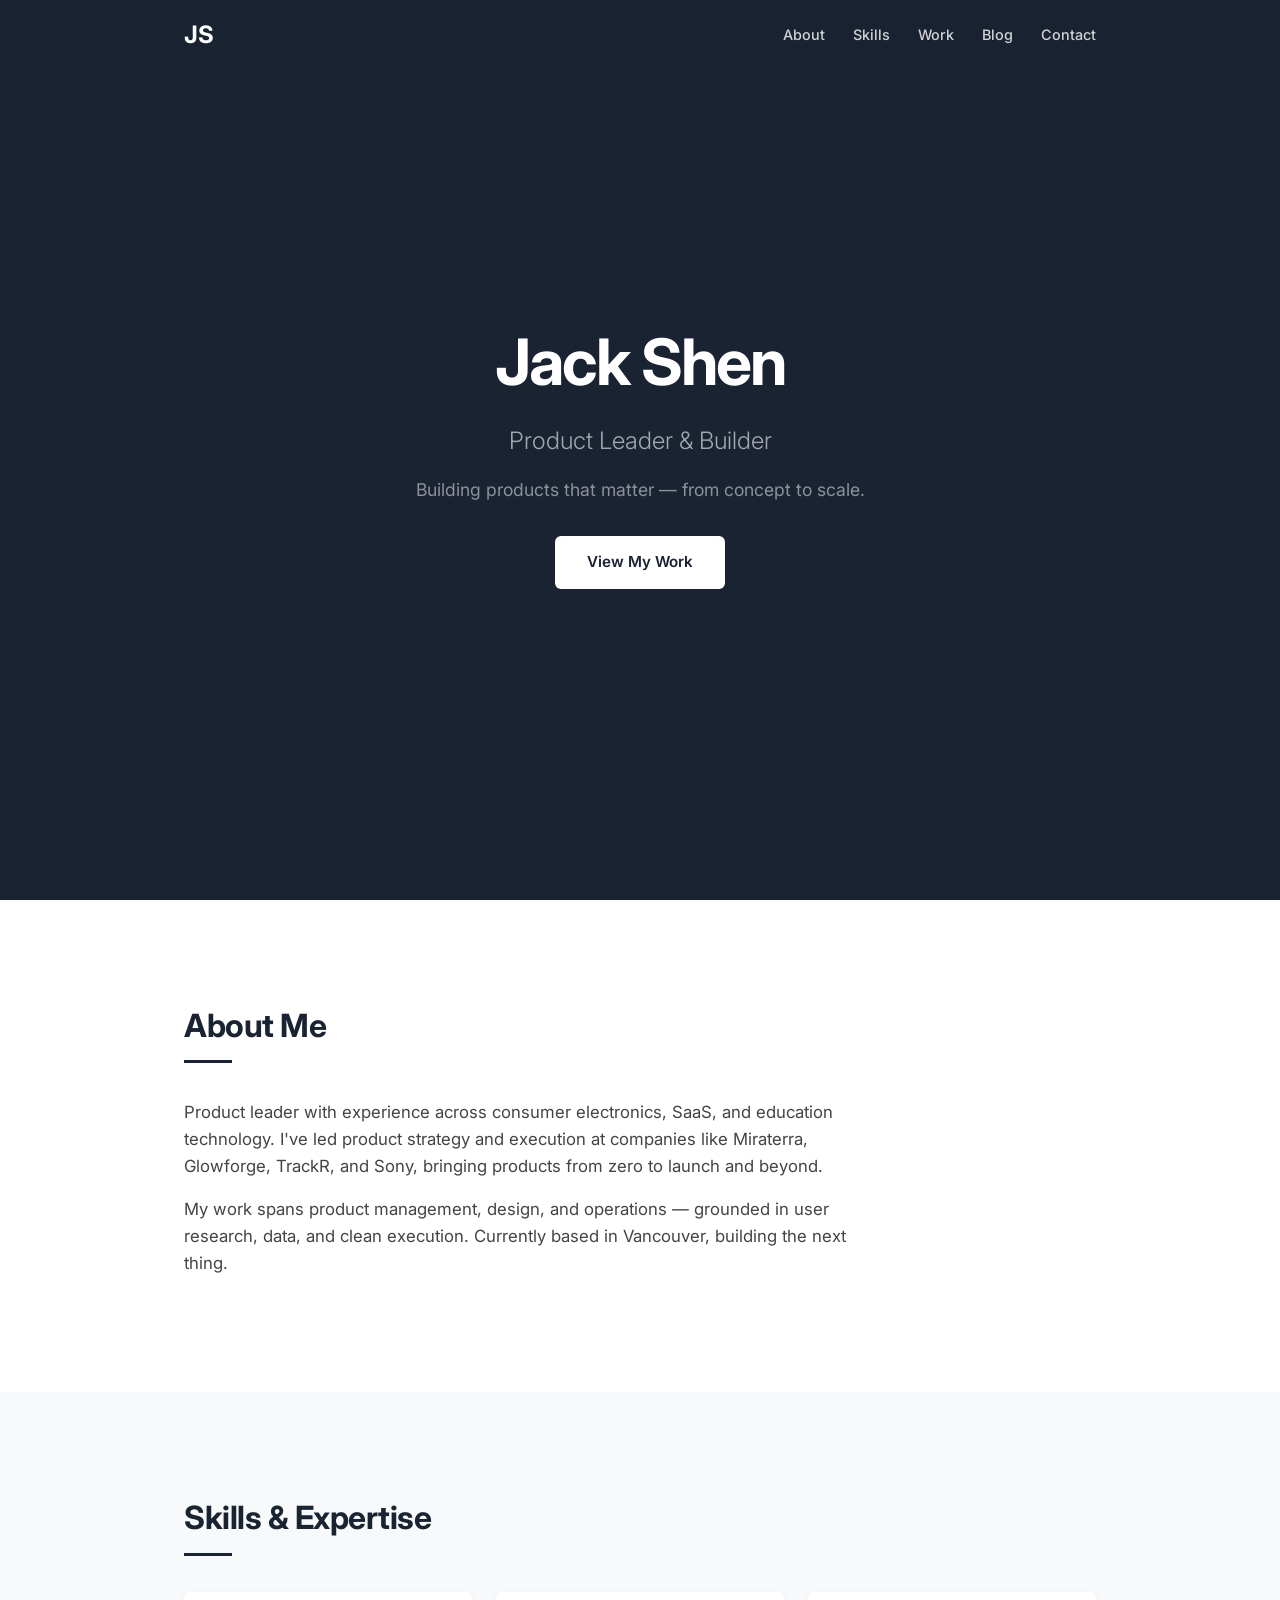
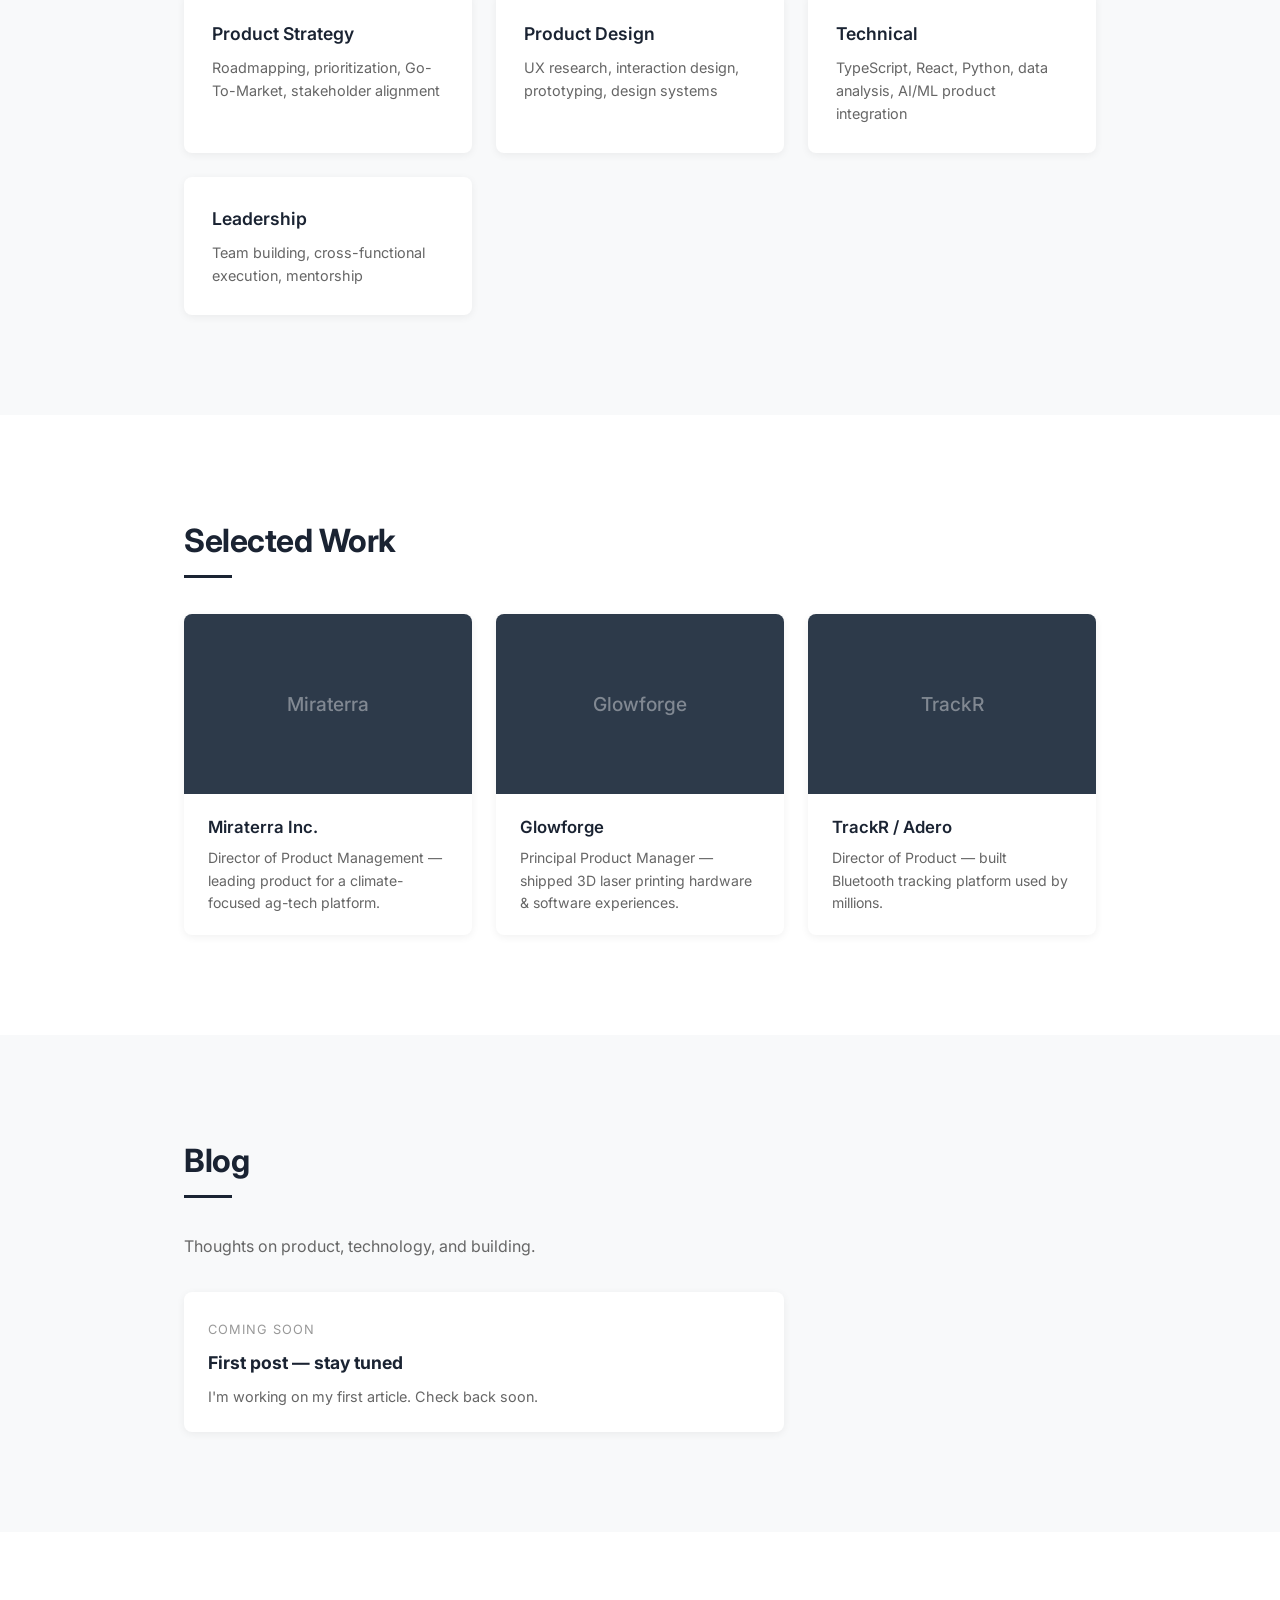
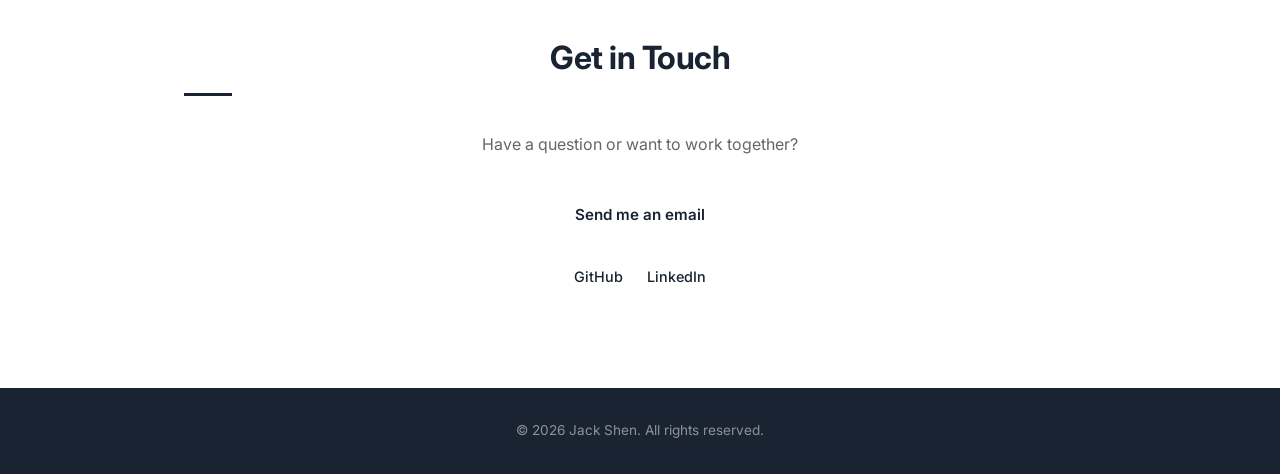
==== index.html @ 4bbe515b "Initial commit: personal brand site for Jack Shen" ====
<!DOCTYPE html>
<html lang="en">
<head>
  <meta charset="UTF-8">
  <meta name="viewport" content="width=device-width, initial-scale=1.0">
  <title>Jack Shen</title>
  <link rel="stylesheet" href="css/style.css">
  <link rel="preconnect" href="https://fonts.googleapis.com">
  <link href="https://fonts.googleapis.com/css2?family=Inter:wght@300;400;500;600;700&display=swap" rel="stylesheet">
</head>
<body>
  <nav id="nav">
    <div class="container nav-inner">
      <a href="#" class="logo">JS</a>
      <ul class="nav-links">
        <li><a href="#about">About</a></li>
        <li><a href="#skills">Skills</a></li>
        <li><a href="#work">Work</a></li>
        <li><a href="#blog">Blog</a></li>
        <li><a href="#contact">Contact</a></li>
      </ul>
    </div>
  </nav>

  <section id="hero">
    <div class="container hero-content">
      <h1 class="hero-title">Jack Shen</h1>
      <p class="hero-subtitle">Product Leader &amp; Builder</p>
      <p class="hero-desc">Building products that matter — from concept to scale.</p>
      <a href="#work" class="btn btn-primary">View My Work</a>
    </div>
  </section>

  <section id="about">
    <div class="container">
      <h2 class="section-title">About Me</h2>
      <div class="about-content">
        <p>Product leader with experience across consumer electronics, SaaS, and education technology. I've led product strategy and execution at companies like Miraterra, Glowforge, TrackR, and Sony, bringing products from zero to launch and beyond.</p>
        <p>My work spans product management, design, and operations — grounded in user research, data, and clean execution. Currently based in Vancouver, building the next thing.</p>
      </div>
    </div>
  </section>

  <section id="skills">
    <div class="container">
      <h2 class="section-title">Skills &amp; Expertise</h2>
      <div class="skills-grid">
        <div class="skill-card">
          <h3>Product Strategy</h3>
          <p>Roadmapping, prioritization, Go-To-Market, stakeholder alignment</p>
        </div>
        <div class="skill-card">
          <h3>Product Design</h3>
          <p>UX research, interaction design, prototyping, design systems</p>
        </div>
        <div class="skill-card">
          <h3>Technical</h3>
          <p>TypeScript, React, Python, data analysis, AI/ML product integration</p>
        </div>
        <div class="skill-card">
          <h3>Leadership</h3>
          <p>Team building, cross-functional execution, mentorship</p>
        </div>
      </div>
    </div>
  </section>

  <section id="work">
    <div class="container">
      <h2 class="section-title">Selected Work</h2>
      <div class="work-grid">
        <div class="work-card">
          <div class="work-img" style="background:#2d3a4a;"><span class="work-placeholder">Miraterra</span></div>
          <div class="work-info">
            <h3>Miraterra Inc.</h3>
            <p>Director of Product Management — leading product for a climate-focused ag-tech platform.</p>
          </div>
        </div>
        <div class="work-card">
          <div class="work-img" style="background:#2d3a4a;"><span class="work-placeholder">Glowforge</span></div>
          <div class="work-info">
            <h3>Glowforge</h3>
            <p>Principal Product Manager — shipped 3D laser printing hardware &amp; software experiences.</p>
          </div>
        </div>
        <div class="work-card">
          <div class="work-img" style="background:#2d3a4a;"><span class="work-placeholder">TrackR</span></div>
          <div class="work-info">
            <h3>TrackR / Adero</h3>
            <p>Director of Product — built Bluetooth tracking platform used by millions.</p>
          </div>
        </div>
      </div>
    </div>
  </section>

  <section id="blog">
    <div class="container">
      <h2 class="section-title">Blog</h2>
      <p class="section-desc">Thoughts on product, technology, and building.</p>
      <div class="blog-list">
        <article class="blog-card">
          <span class="blog-date">Coming soon</span>
          <h3>First post — stay tuned</h3>
          <p>I'm working on my first article. Check back soon.</p>
        </article>
      </div>
    </div>
  </section>

  <section id="contact">
    <div class="container">
      <h2 class="section-title">Get in Touch</h2>
      <p class="section-desc">Have a question or want to work together?</p>
      <a href="mailto:hello@jackshen.com" class="btn btn-primary">Send me an email</a>
      <div class="social-links">
        <a href="https://github.com/jackshen" target="_blank">GitHub</a>
        <a href="https://linkedin.com/in/jackshen" target="_blank">LinkedIn</a>
      </div>
    </div>
  </section>

  <footer>
    <div class="container">
      <p>&copy; 2026 Jack Shen. All rights reserved.</p>
    </div>
  </footer>

  <script src="js/main.js"></script>
</body>
</html>
---- css/style.css ----
* {
  margin: 0;
  padding: 0;
  box-sizing: border-box;
}

html {
  scroll-behavior: smooth;
}

body {
  font-family: 'Inter', -apple-system, BlinkMacSystemFont, sans-serif;
  color: #1a2332;
  background: #fff;
  line-height: 1.6;
}

.container {
  max-width: 960px;
  margin: 0 auto;
  padding: 0 24px;
}

/* Nav */
#nav {
  position: fixed;
  top: 0;
  left: 0;
  width: 100%;
  background: rgba(26, 35, 50, 0.95);
  backdrop-filter: blur(8px);
  z-index: 100;
  padding: 16px 0;
}

.nav-inner {
  display: flex;
  justify-content: space-between;
  align-items: center;
}

.logo {
  font-size: 1.5rem;
  font-weight: 700;
  color: #fff;
  text-decoration: none;
  letter-spacing: -0.5px;
}

.nav-links {
  list-style: none;
  display: flex;
  gap: 28px;
}

.nav-links a {
  color: rgba(255,255,255,0.8);
  text-decoration: none;
  font-size: 0.9rem;
  font-weight: 500;
  transition: color 0.2s;
}

.nav-links a:hover {
  color: #fff;
}

/* Hero */
#hero {
  min-height: 100vh;
  display: flex;
  align-items: center;
  background: #1a2332;
  color: #fff;
}

.hero-content {
  text-align: center;
}

.hero-title {
  font-size: 4rem;
  font-weight: 700;
  letter-spacing: -2px;
  margin-bottom: 8px;
}

.hero-subtitle {
  font-size: 1.5rem;
  font-weight: 300;
  color: rgba(255,255,255,0.6);
  margin-bottom: 16px;
}

.hero-desc {
  font-size: 1.1rem;
  color: rgba(255,255,255,0.5);
  margin-bottom: 32px;
}

.btn {
  display: inline-block;
  padding: 14px 32px;
  border-radius: 6px;
  text-decoration: none;
  font-weight: 600;
  font-size: 0.95rem;
  transition: all 0.2s;
}

.btn-primary {
  background: #fff;
  color: #1a2332;
}

.btn-primary:hover {
  background: #e8e8e8;
  transform: translateY(-1px);
}

/* Sections */
section {
  padding: 100px 0;
}

section:nth-child(even) {
  background: #f8f9fa;
}

.section-title {
  font-size: 2rem;
  font-weight: 700;
  margin-bottom: 48px;
  letter-spacing: -0.5px;
  position: relative;
}

.section-title::after {
  content: '';
  position: absolute;
  bottom: -12px;
  left: 0;
  width: 48px;
  height: 3px;
  background: #1a2332;
}

.section-desc {
  color: #666;
  margin-bottom: 32px;
}

/* About */
.about-content {
  max-width: 700px;
}

.about-content p {
  margin-bottom: 16px;
  font-size: 1.05rem;
  color: #444;
}

/* Skills */
.skills-grid {
  display: grid;
  grid-template-columns: repeat(auto-fit, minmax(220px, 1fr));
  gap: 24px;
}

.skill-card {
  background: #fff;
  padding: 28px;
  border-radius: 8px;
  box-shadow: 0 2px 8px rgba(0,0,0,0.06);
  transition: transform 0.2s, box-shadow 0.2s;
}

.skill-card:hover {
  transform: translateY(-2px);
  box-shadow: 0 4px 16px rgba(0,0,0,0.1);
}

.skill-card h3 {
  font-size: 1.1rem;
  font-weight: 600;
  margin-bottom: 8px;
  color: #1a2332;
}

.skill-card p {
  font-size: 0.9rem;
  color: #666;
}

/* Work */
.work-grid {
  display: grid;
  grid-template-columns: repeat(auto-fit, minmax(280px, 1fr));
  gap: 24px;
}

.work-card {
  background: #fff;
  border-radius: 8px;
  overflow: hidden;
  box-shadow: 0 2px 8px rgba(0,0,0,0.06);
  transition: transform 0.2s, box-shadow 0.2s;
}

.work-card:hover {
  transform: translateY(-2px);
  box-shadow: 0 4px 16px rgba(0,0,0,0.1);
}

.work-img {
  height: 180px;
  display: flex;
  align-items: center;
  justify-content: center;
  color: rgba(255,255,255,0.4);
  font-size: 1.2rem;
  font-weight: 500;
}

.work-info {
  padding: 20px 24px;
}

.work-info h3 {
  font-size: 1.05rem;
  font-weight: 600;
  margin-bottom: 6px;
}

.work-info p {
  font-size: 0.88rem;
  color: #666;
}

/* Blog */
.blog-list {
  max-width: 600px;
}

.blog-card {
  background: #fff;
  padding: 24px;
  border-radius: 8px;
  box-shadow: 0 2px 8px rgba(0,0,0,0.06);
}

.blog-date {
  font-size: 0.8rem;
  color: #999;
  text-transform: uppercase;
  letter-spacing: 1px;
}

.blog-card h3 {
  margin: 8px 0;
  font-size: 1.1rem;
}

.blog-card p {
  font-size: 0.9rem;
  color: #666;
}

/* Contact */
#contact {
  text-align: center;
}

#contact .btn {
  margin-bottom: 24px;
}

.social-links {
  display: flex;
  justify-content: center;
  gap: 24px;
}

.social-links a {
  color: #1a2332;
  text-decoration: none;
  font-weight: 500;
  font-size: 0.9rem;
  transition: color 0.2s;
}

.social-links a:hover {
  color: #555;
}

/* Footer */
footer {
  background: #1a2332;
  color: rgba(255,255,255,0.5);
  text-align: center;
  padding: 32px 0;
  font-size: 0.85rem;
}

/* Responsive */
@media (max-width: 640px) {
  .hero-title { font-size: 2.5rem; }
  .hero-subtitle { font-size: 1.1rem; }
  .nav-links { gap: 16px; }
  .nav-links a { font-size: 0.8rem; }
  section { padding: 64px 0; }
}
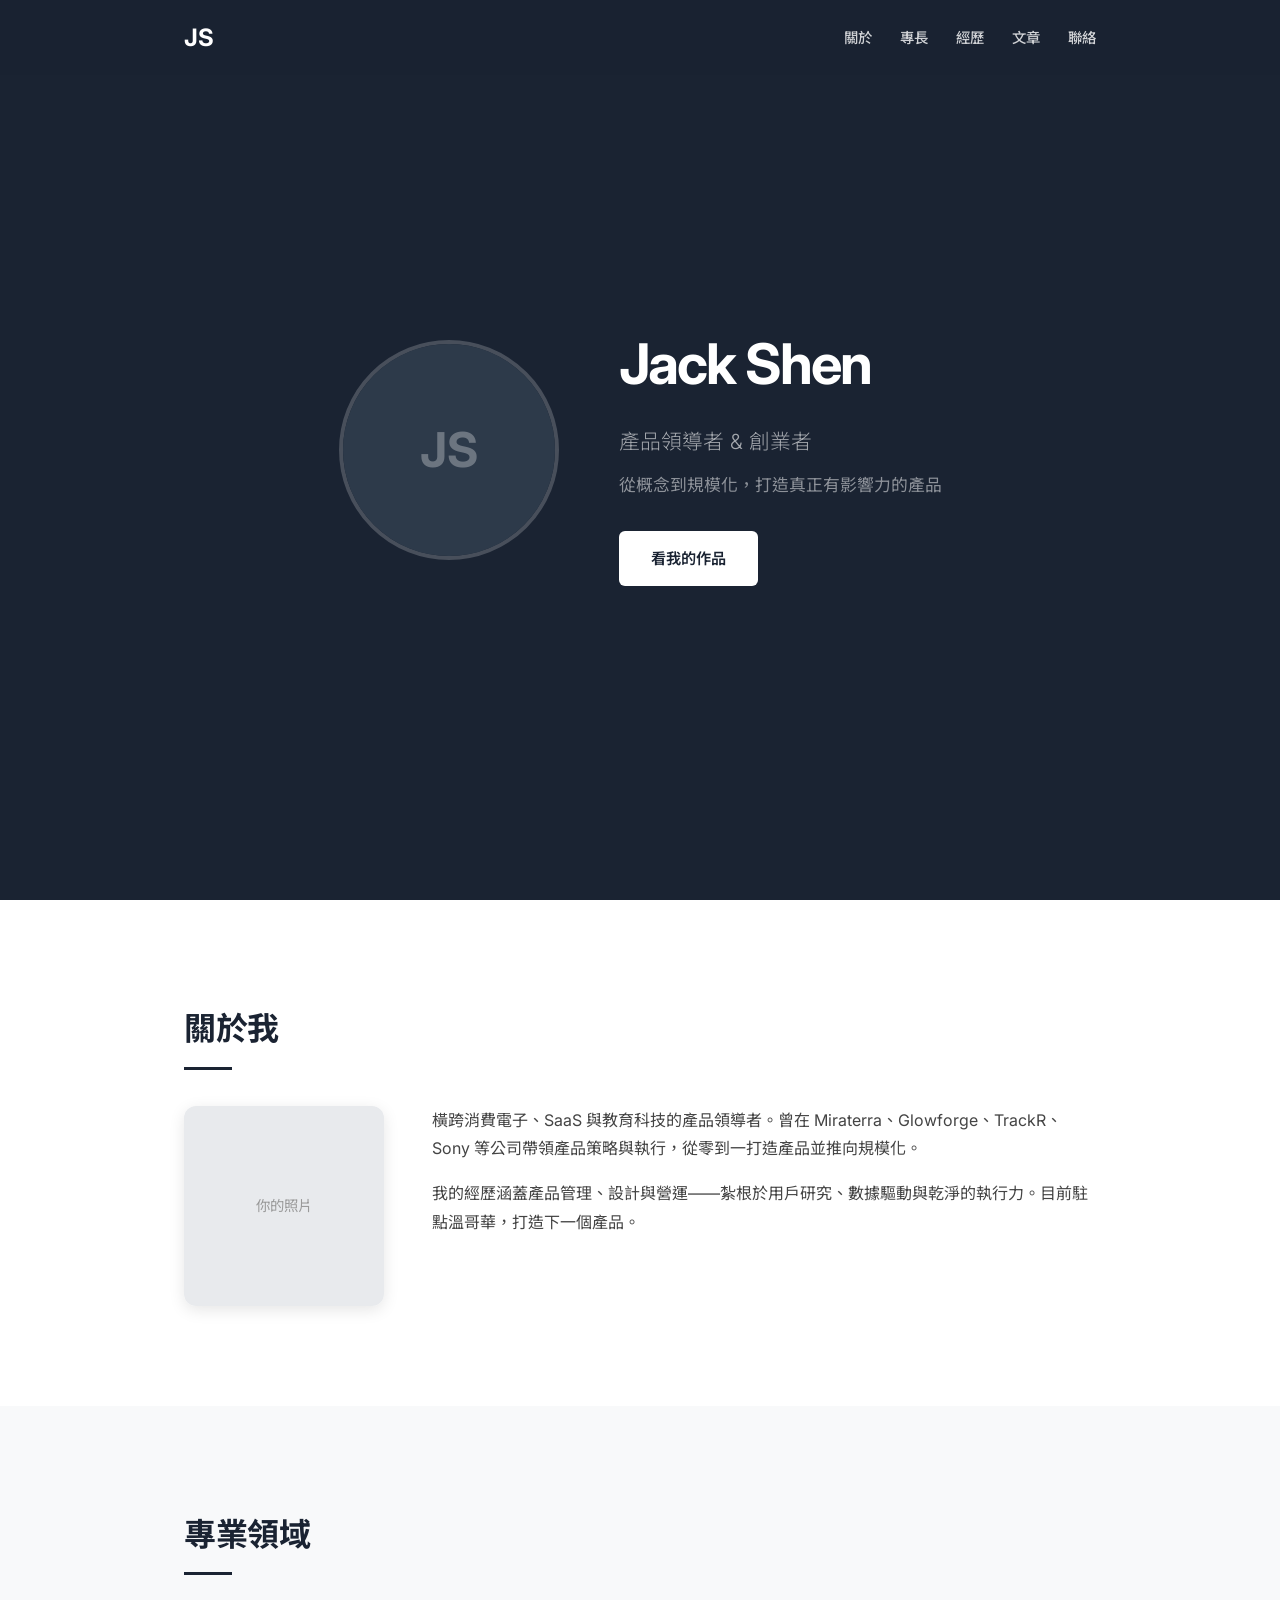
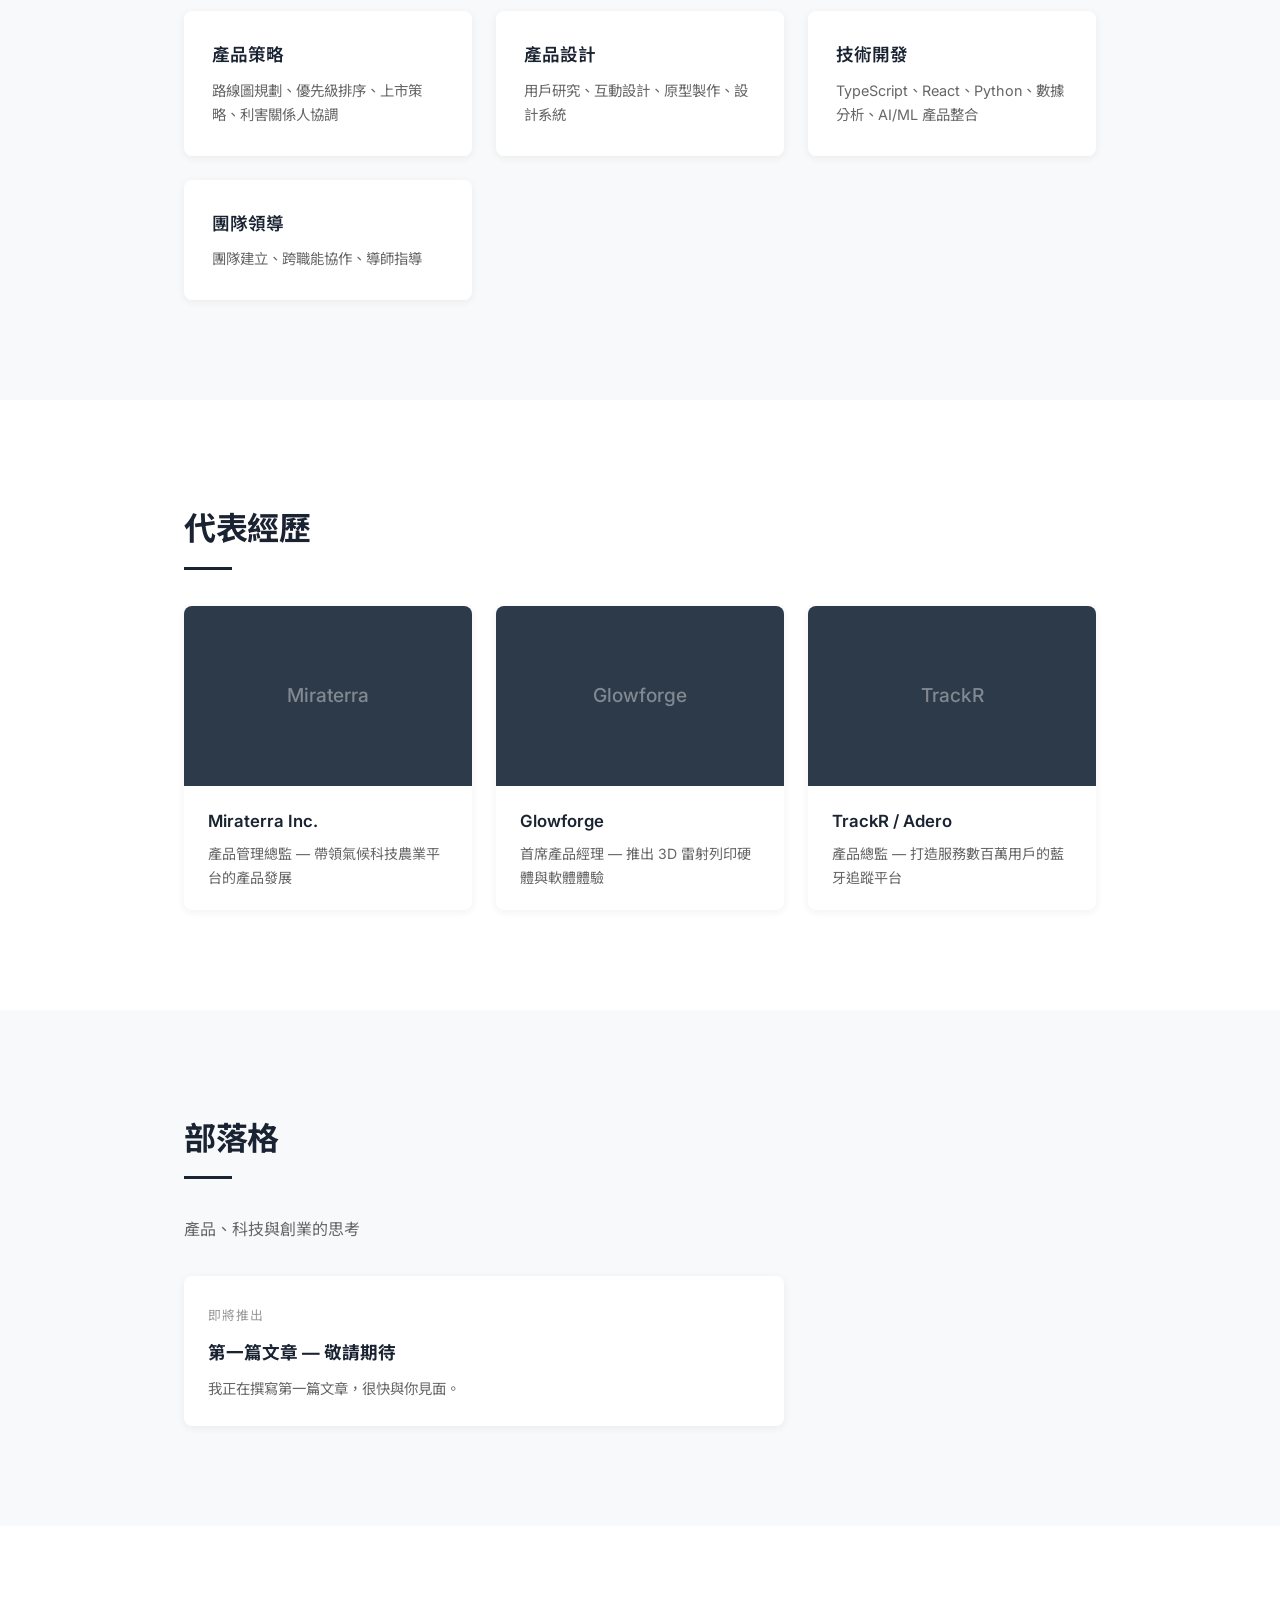
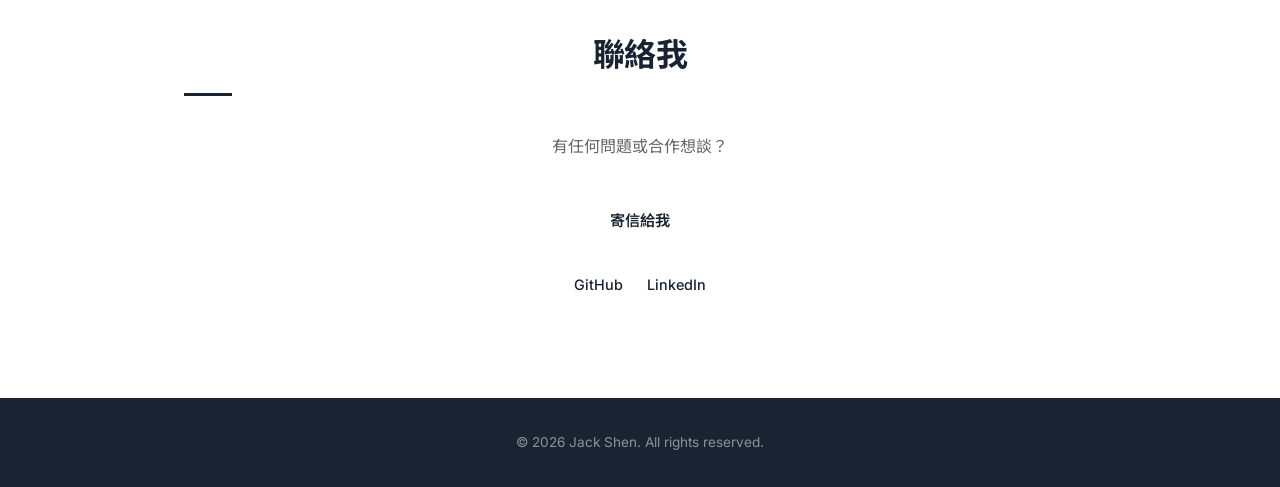
==== commit 8a374a0b: "繁體中文 + 照片區塊（placeholder 自動降級）" ====
--- a/index.html
+++ b/index.html
@@ -1,65 +1,79 @@
 <!DOCTYPE html>
-<html lang="en">
+<html lang="zh-Hant">
 <head>
   <meta charset="UTF-8">
   <meta name="viewport" content="width=device-width, initial-scale=1.0">
   <title>Jack Shen</title>
   <link rel="stylesheet" href="css/style.css">
   <link rel="preconnect" href="https://fonts.googleapis.com">
-  <link href="https://fonts.googleapis.com/css2?family=Inter:wght@300;400;500;600;700&display=swap" rel="stylesheet">
+  <link href="https://fonts.googleapis.com/css2?family=Inter:wght@300;400;500;600;700&family=Noto+Sans+TC:wght@300;400;500;700&display=swap" rel="stylesheet">
 </head>
 <body>
   <nav id="nav">
     <div class="container nav-inner">
       <a href="#" class="logo">JS</a>
       <ul class="nav-links">
-        <li><a href="#about">About</a></li>
-        <li><a href="#skills">Skills</a></li>
-        <li><a href="#work">Work</a></li>
-        <li><a href="#blog">Blog</a></li>
-        <li><a href="#contact">Contact</a></li>
+        <li><a href="#about">關於</a></li>
+        <li><a href="#skills">專長</a></li>
+        <li><a href="#work">經歷</a></li>
+        <li><a href="#blog">文章</a></li>
+        <li><a href="#contact">聯絡</a></li>
       </ul>
     </div>
   </nav>
 
   <section id="hero">
     <div class="container hero-content">
-      <h1 class="hero-title">Jack Shen</h1>
-      <p class="hero-subtitle">Product Leader &amp; Builder</p>
-      <p class="hero-desc">Building products that matter — from concept to scale.</p>
-      <a href="#work" class="btn btn-primary">View My Work</a>
+      <div class="hero-avatar">
+        <img src="photo.jpg" alt="Jack Shen" id="avatar-img">
+        <div class="avatar-placeholder" id="avatar-placeholder">JS</div>
+      </div>
+      <div class="hero-text">
+        <h1 class="hero-title">Jack Shen</h1>
+        <p class="hero-subtitle">產品領導者 &amp; 創業者</p>
+        <p class="hero-desc">從概念到規模化，打造真正有影響力的產品</p>
+        <a href="#work" class="btn btn-primary">看我的作品</a>
+      </div>
     </div>
   </section>
 
   <section id="about">
     <div class="container">
-      <h2 class="section-title">About Me</h2>
-      <div class="about-content">
-        <p>Product leader with experience across consumer electronics, SaaS, and education technology. I've led product strategy and execution at companies like Miraterra, Glowforge, TrackR, and Sony, bringing products from zero to launch and beyond.</p>
-        <p>My work spans product management, design, and operations — grounded in user research, data, and clean execution. Currently based in Vancouver, building the next thing.</p>
+      <h2 class="section-title">關於我</h2>
+      <div class="about-layout">
+        <div class="about-photo">
+          <img src="about-photo.jpg" alt="Jack Shen" id="about-img">
+          <div class="about-photo-placeholder" id="about-photo-placeholder">
+            <span>你的照片</span>
+          </div>
+        </div>
+        <div class="about-content">
+          <p>橫跨消費電子、SaaS 與教育科技的產品領導者。曾在 Miraterra、Glowforge、TrackR、Sony 等公司帶領產品策略與執行，從零到一打造產品並推向規模化。</p>
+          <p>我的經歷涵蓋產品管理、設計與營運——紮根於用戶研究、數據驅動與乾淨的執行力。目前駐點溫哥華，打造下一個產品。</p>
+        </div>
       </div>
     </div>
   </section>
 
   <section id="skills">
     <div class="container">
-      <h2 class="section-title">Skills &amp; Expertise</h2>
+      <h2 class="section-title">專業領域</h2>
       <div class="skills-grid">
         <div class="skill-card">
-          <h3>Product Strategy</h3>
-          <p>Roadmapping, prioritization, Go-To-Market, stakeholder alignment</p>
+          <h3>產品策略</h3>
+          <p>路線圖規劃、優先級排序、上市策略、利害關係人協調</p>
         </div>
         <div class="skill-card">
-          <h3>Product Design</h3>
-          <p>UX research, interaction design, prototyping, design systems</p>
+          <h3>產品設計</h3>
+          <p>用戶研究、互動設計、原型製作、設計系統</p>
         </div>
         <div class="skill-card">
-          <h3>Technical</h3>
-          <p>TypeScript, React, Python, data analysis, AI/ML product integration</p>
+          <h3>技術開發</h3>
+          <p>TypeScript、React、Python、數據分析、AI/ML 產品整合</p>
         </div>
         <div class="skill-card">
-          <h3>Leadership</h3>
-          <p>Team building, cross-functional execution, mentorship</p>
+          <h3>團隊領導</h3>
+          <p>團隊建立、跨職能協作、導師指導</p>
         </div>
       </div>
     </div>
@@ -67,27 +81,27 @@
 
   <section id="work">
     <div class="container">
-      <h2 class="section-title">Selected Work</h2>
+      <h2 class="section-title">代表經歷</h2>
       <div class="work-grid">
         <div class="work-card">
           <div class="work-img" style="background:#2d3a4a;"><span class="work-placeholder">Miraterra</span></div>
           <div class="work-info">
             <h3>Miraterra Inc.</h3>
-            <p>Director of Product Management — leading product for a climate-focused ag-tech platform.</p>
+            <p>產品管理總監 — 帶領氣候科技農業平台的產品發展</p>
           </div>
         </div>
         <div class="work-card">
           <div class="work-img" style="background:#2d3a4a;"><span class="work-placeholder">Glowforge</span></div>
           <div class="work-info">
             <h3>Glowforge</h3>
-            <p>Principal Product Manager — shipped 3D laser printing hardware &amp; software experiences.</p>
+            <p>首席產品經理 — 推出 3D 雷射列印硬體與軟體體驗</p>
           </div>
         </div>
         <div class="work-card">
           <div class="work-img" style="background:#2d3a4a;"><span class="work-placeholder">TrackR</span></div>
           <div class="work-info">
             <h3>TrackR / Adero</h3>
-            <p>Director of Product — built Bluetooth tracking platform used by millions.</p>
+            <p>產品總監 — 打造服務數百萬用戶的藍牙追蹤平台</p>
           </div>
         </div>
       </div>
@@ -96,13 +110,13 @@
 
   <section id="blog">
     <div class="container">
-      <h2 class="section-title">Blog</h2>
-      <p class="section-desc">Thoughts on product, technology, and building.</p>
+      <h2 class="section-title">部落格</h2>
+      <p class="section-desc">產品、科技與創業的思考</p>
       <div class="blog-list">
         <article class="blog-card">
-          <span class="blog-date">Coming soon</span>
-          <h3>First post — stay tuned</h3>
-          <p>I'm working on my first article. Check back soon.</p>
+          <span class="blog-date">即將推出</span>
+          <h3>第一篇文章 — 敬請期待</h3>
+          <p>我正在撰寫第一篇文章，很快與你見面。</p>
         </article>
       </div>
     </div>
@@ -110,9 +124,9 @@
 
   <section id="contact">
     <div class="container">
-      <h2 class="section-title">Get in Touch</h2>
-      <p class="section-desc">Have a question or want to work together?</p>
-      <a href="mailto:hello@jackshen.com" class="btn btn-primary">Send me an email</a>
+      <h2 class="section-title">聯絡我</h2>
+      <p class="section-desc">有任何問題或合作想談？</p>
+      <a href="mailto:hello@jackshen.com" class="btn btn-primary">寄信給我</a>
       <div class="social-links">
         <a href="https://github.com/jackshen" target="_blank">GitHub</a>
         <a href="https://linkedin.com/in/jackshen" target="_blank">LinkedIn</a>
--- a/css/style.css
+++ b/css/style.css
@@ -9,10 +9,10 @@
 }
 
 body {
-  font-family: 'Inter', -apple-system, BlinkMacSystemFont, sans-serif;
+  font-family: 'Inter', 'Noto Sans TC', -apple-system, BlinkMacSystemFont, sans-serif;
   color: #1a2332;
   background: #fff;
-  line-height: 1.6;
+  line-height: 1.8;
 }
 
 .container {
@@ -75,27 +75,63 @@
 }
 
 .hero-content {
-  text-align: center;
+  display: flex;
+  align-items: center;
+  gap: 60px;
+}
+
+.hero-avatar {
+  flex-shrink: 0;
+  width: 220px;
+  height: 220px;
+  border-radius: 50%;
+  overflow: hidden;
+  border: 4px solid rgba(255,255,255,0.2);
+  position: relative;
+}
+
+.hero-avatar img {
+  width: 100%;
+  height: 100%;
+  object-fit: cover;
+  display: block;
+}
+
+.avatar-placeholder {
+  display: none;
+  width: 100%;
+  height: 100%;
+  background: #2d3a4a;
+  color: rgba(255,255,255,0.3);
+  font-size: 3rem;
+  font-weight: 700;
+  align-items: center;
+  justify-content: center;
+}
+
+.hero-text {
+  flex: 1;
 }
 
 .hero-title {
-  font-size: 4rem;
+  font-size: 3.5rem;
   font-weight: 700;
   letter-spacing: -2px;
   margin-bottom: 8px;
 }
 
 .hero-subtitle {
-  font-size: 1.5rem;
+  font-size: 1.3rem;
   font-weight: 300;
   color: rgba(255,255,255,0.6);
-  margin-bottom: 16px;
+  margin-bottom: 12px;
 }
 
 .hero-desc {
-  font-size: 1.1rem;
+  font-size: 1.05rem;
   color: rgba(255,255,255,0.5);
   margin-bottom: 32px;
+  line-height: 1.6;
 }
 
 .btn {
@@ -151,14 +187,49 @@
 }
 
 /* About */
+.about-layout {
+  display: flex;
+  gap: 48px;
+  align-items: flex-start;
+}
+
+.about-photo {
+  flex-shrink: 0;
+  width: 200px;
+  height: 200px;
+  border-radius: 12px;
+  overflow: hidden;
+  box-shadow: 0 4px 16px rgba(0,0,0,0.1);
+}
+
+.about-photo img {
+  width: 100%;
+  height: 100%;
+  object-fit: cover;
+  display: block;
+}
+
+.about-photo-placeholder {
+  display: none;
+  width: 100%;
+  height: 100%;
+  background: #e8eaed;
+  color: #999;
+  font-size: 0.9rem;
+  align-items: center;
+  justify-content: center;
+}
+
 .about-content {
-  max-width: 700px;
+  flex: 1;
+  min-width: 0;
 }
 
 .about-content p {
   margin-bottom: 16px;
-  font-size: 1.05rem;
+  font-size: 1rem;
   color: #444;
+  line-height: 1.8;
 }
 
 /* Skills */
@@ -191,6 +262,7 @@
 .skill-card p {
   font-size: 0.9rem;
   color: #666;
+  line-height: 1.7;
 }
 
 /* Work */
@@ -236,6 +308,7 @@
 .work-info p {
   font-size: 0.88rem;
   color: #666;
+  line-height: 1.7;
 }
 
 /* Blog */
@@ -304,10 +377,29 @@
 }
 
 /* Responsive */
-@media (max-width: 640px) {
+@media (max-width: 768px) {
+  .hero-content {
+    flex-direction: column;
+    text-align: center;
+  }
+  .hero-avatar {
+    width: 160px;
+    height: 160px;
+  }
   .hero-title { font-size: 2.5rem; }
   .hero-subtitle { font-size: 1.1rem; }
   .nav-links { gap: 16px; }
   .nav-links a { font-size: 0.8rem; }
+
+  .about-layout {
+    flex-direction: column;
+    align-items: center;
+    text-align: center;
+  }
+  .about-photo {
+    width: 160px;
+    height: 160px;
+  }
+
   section { padding: 64px 0; }
 }
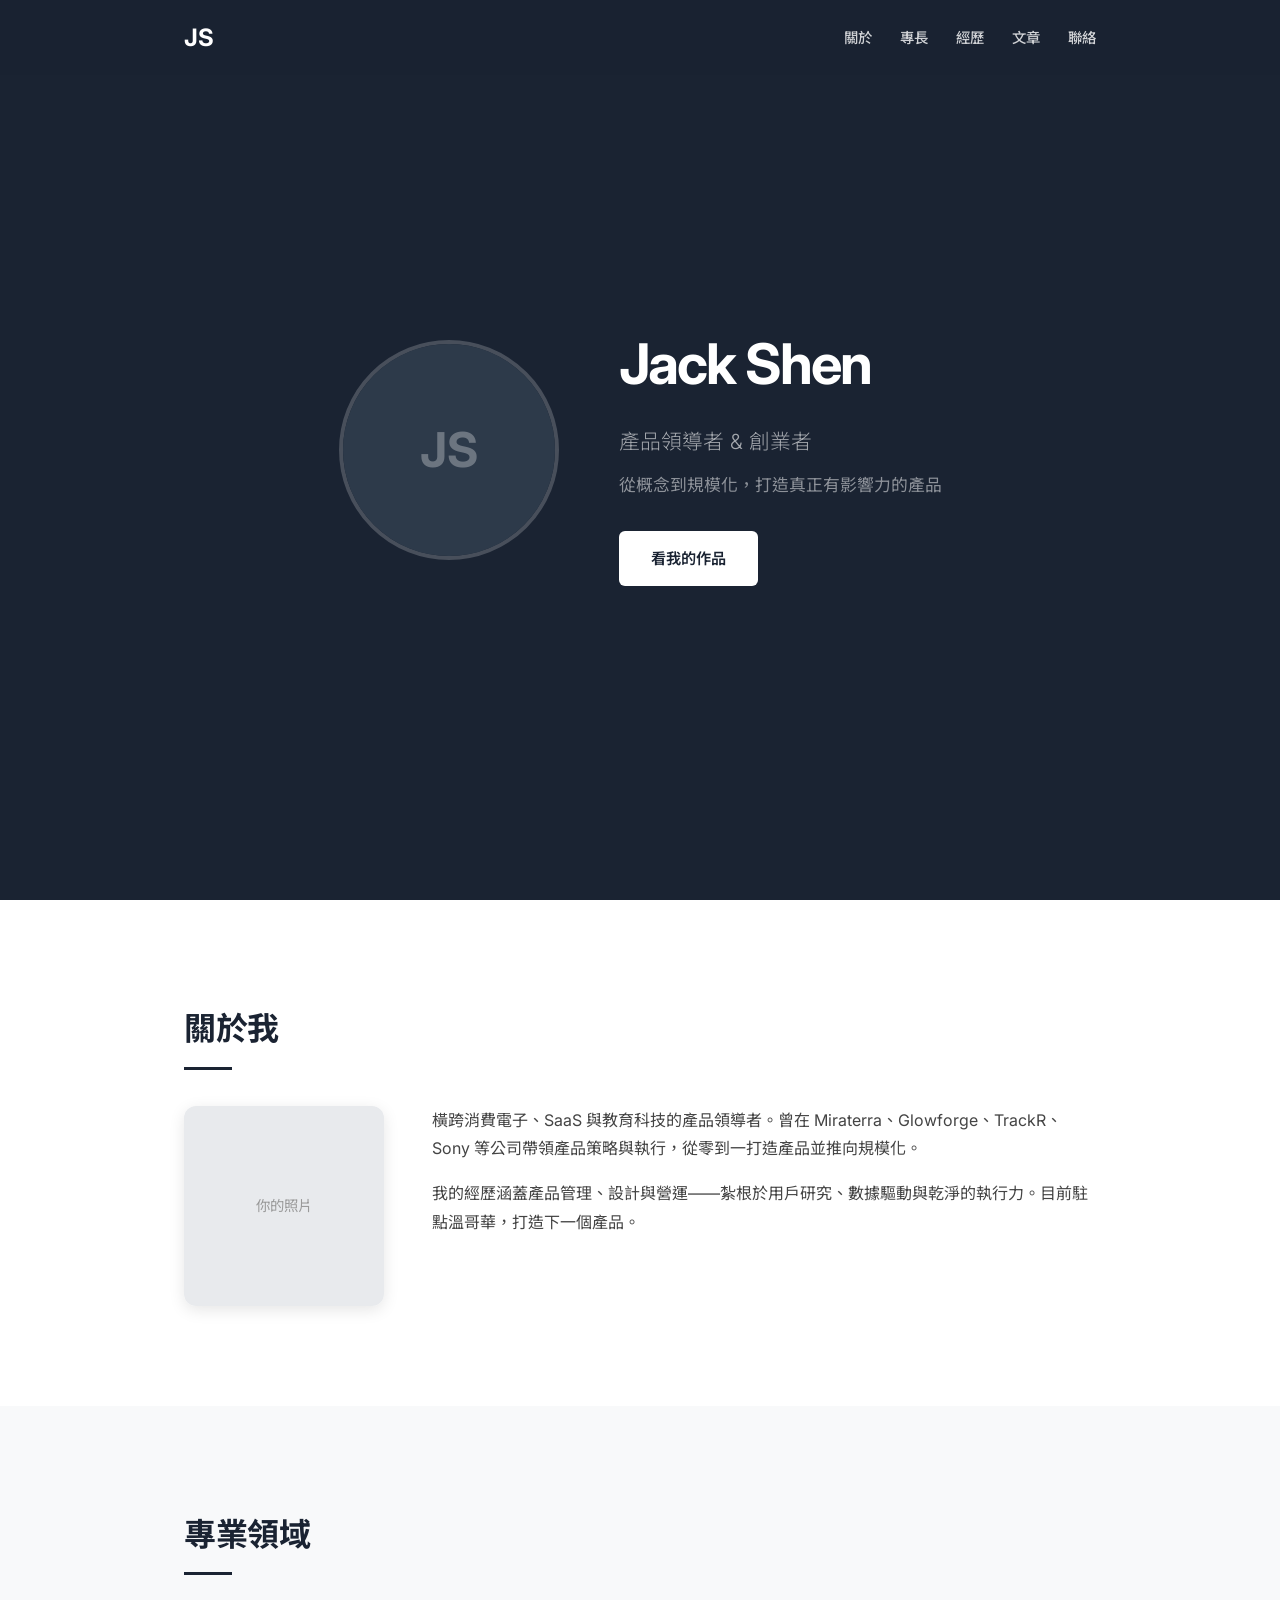
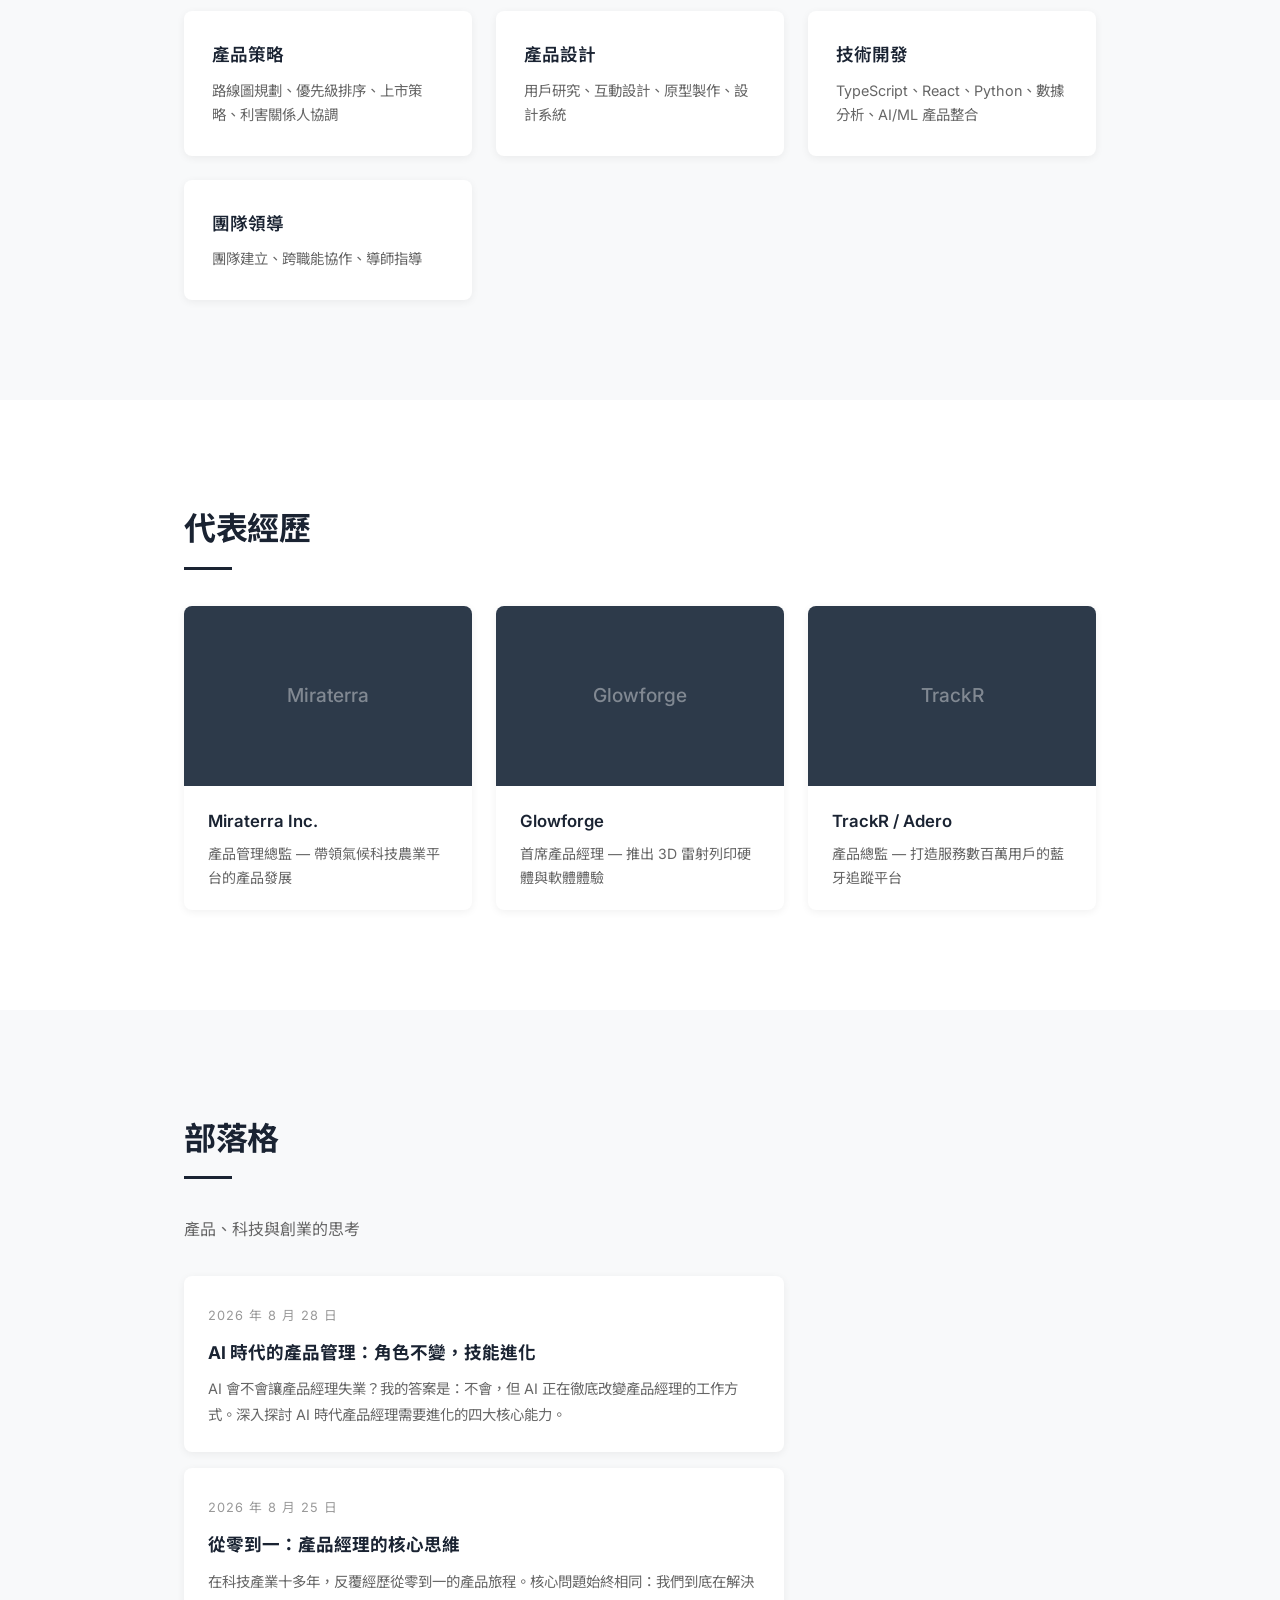
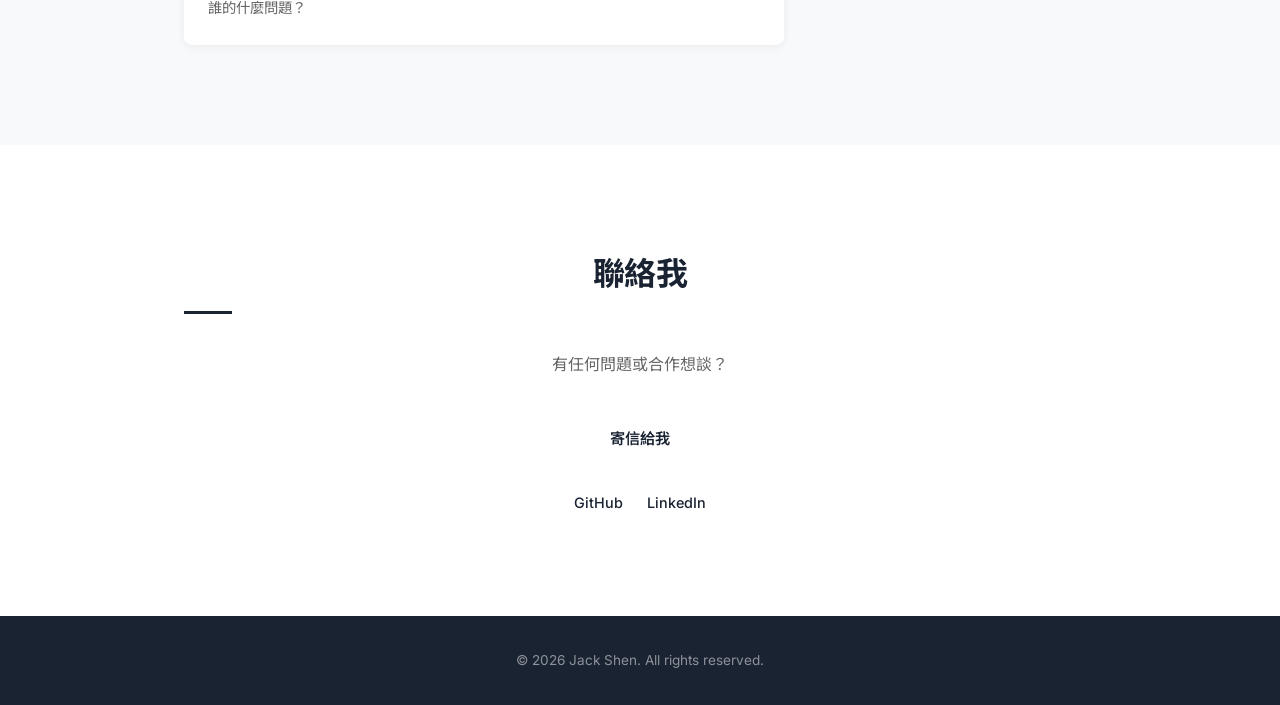
==== commit ab4110c3: "新增 2 篇繁體中文文章 + blog 頁面模板" ====
--- a/index.html
+++ b/index.html
@@ -5,6 +5,7 @@
   <meta name="viewport" content="width=device-width, initial-scale=1.0">
   <title>Jack Shen</title>
   <link rel="stylesheet" href="css/style.css">
+  <link rel="stylesheet" href="css/blog.css">
   <link rel="preconnect" href="https://fonts.googleapis.com">
   <link href="https://fonts.googleapis.com/css2?family=Inter:wght@300;400;500;600;700&family=Noto+Sans+TC:wght@300;400;500;700&display=swap" rel="stylesheet">
 </head>
@@ -114,9 +115,18 @@
       <p class="section-desc">產品、科技與創業的思考</p>
       <div class="blog-list">
         <article class="blog-card">
-          <span class="blog-date">即將推出</span>
-          <h3>第一篇文章 — 敬請期待</h3>
-          <p>我正在撰寫第一篇文章，很快與你見面。</p>
+          <a href="blog/ai-product-management.html">
+            <span class="blog-date">2026 年 8 月 28 日</span>
+            <h3>AI 時代的產品管理：角色不變，技能進化</h3>
+            <p>AI 會不會讓產品經理失業？我的答案是：不會，但 AI 正在徹底改變產品經理的工作方式。深入探討 AI 時代產品經理需要進化的四大核心能力。</p>
+          </a>
+        </article>
+        <article class="blog-card" style="margin-top:16px;">
+          <a href="blog/zero-to-one-product-mindset.html">
+            <span class="blog-date">2026 年 8 月 25 日</span>
+            <h3>從零到一：產品經理的核心思維</h3>
+            <p>在科技產業十多年，反覆經歷從零到一的產品旅程。核心問題始終相同：我們到底在解決誰的什麼問題？</p>
+          </a>
         </article>
       </div>
     </div>
--- a/css/blog.css
+++ b/css/blog.css
@@ -0,0 +1,92 @@
+/* Blog post page */
+.blog-post {
+  padding: 140px 0 80px;
+}
+
+.post-header {
+  margin-bottom: 48px;
+}
+
+.back-link {
+  display: inline-block;
+  color: #1a2332;
+  text-decoration: none;
+  font-size: 0.9rem;
+  font-weight: 500;
+  margin-bottom: 16px;
+  transition: color 0.2s;
+}
+
+.back-link:hover {
+  color: #555;
+}
+
+.post-date {
+  display: block;
+  font-size: 0.85rem;
+  color: #999;
+  margin-bottom: 8px;
+}
+
+.post-header h1 {
+  font-size: 2.2rem;
+  font-weight: 700;
+  letter-spacing: -1px;
+  line-height: 1.3;
+  margin-bottom: 12px;
+}
+
+.post-meta {
+  font-size: 0.9rem;
+  color: #888;
+}
+
+.post-content {
+  max-width: 700px;
+  font-size: 1.05rem;
+  line-height: 1.9;
+  color: #333;
+}
+
+.post-content p {
+  margin-bottom: 20px;
+}
+
+.post-content h2 {
+  font-size: 1.4rem;
+  font-weight: 700;
+  margin: 40px 0 16px;
+  color: #1a2332;
+}
+
+.post-content h3 {
+  font-size: 1.15rem;
+  font-weight: 600;
+  margin: 28px 0 12px;
+  color: #1a2332;
+}
+
+.post-content strong {
+  color: #1a2332;
+}
+
+/* Update blog list cards on homepage */
+.blog-list .blog-card a {
+  text-decoration: none;
+  color: inherit;
+  display: block;
+}
+
+.blog-list .blog-card a:hover h3 {
+  color: #1a2332;
+  text-decoration: underline;
+}
+
+@media (max-width: 640px) {
+  .post-header h1 {
+    font-size: 1.6rem;
+  }
+  .post-content {
+    font-size: 1rem;
+  }
+}
